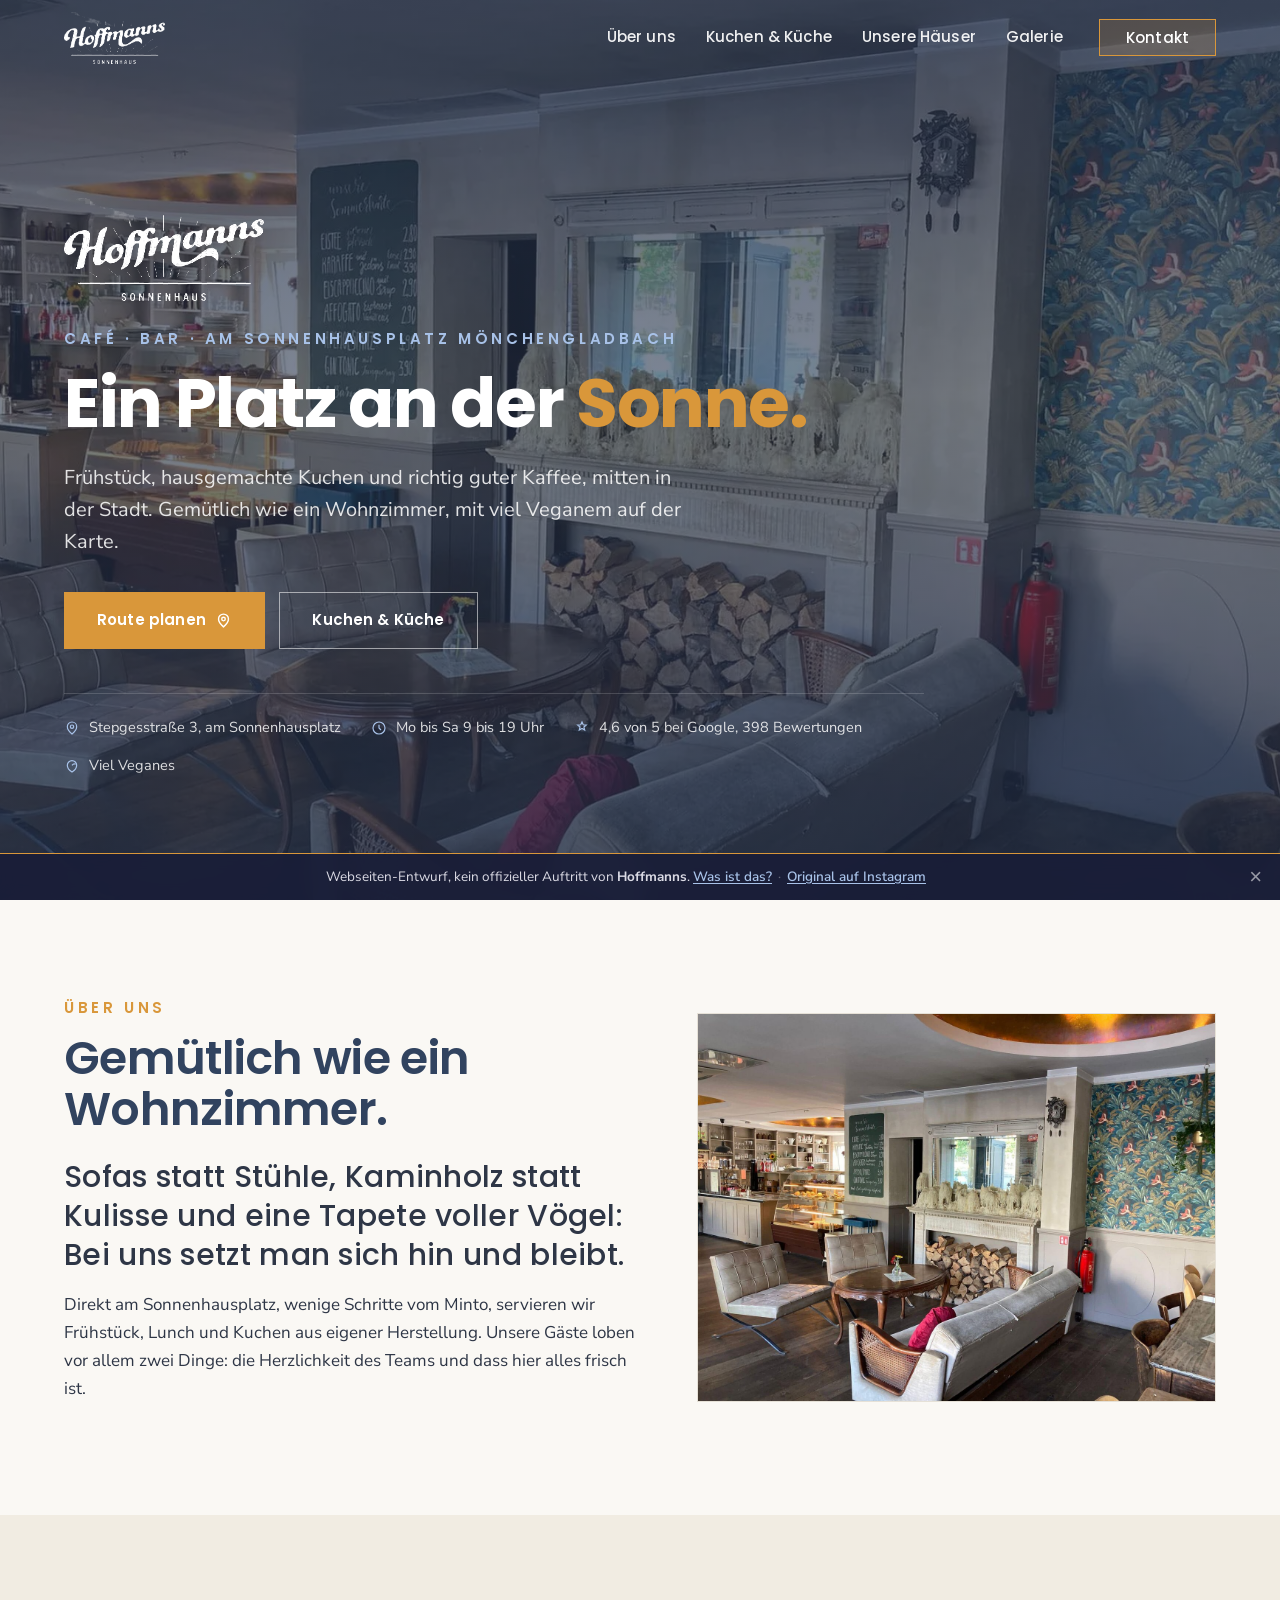
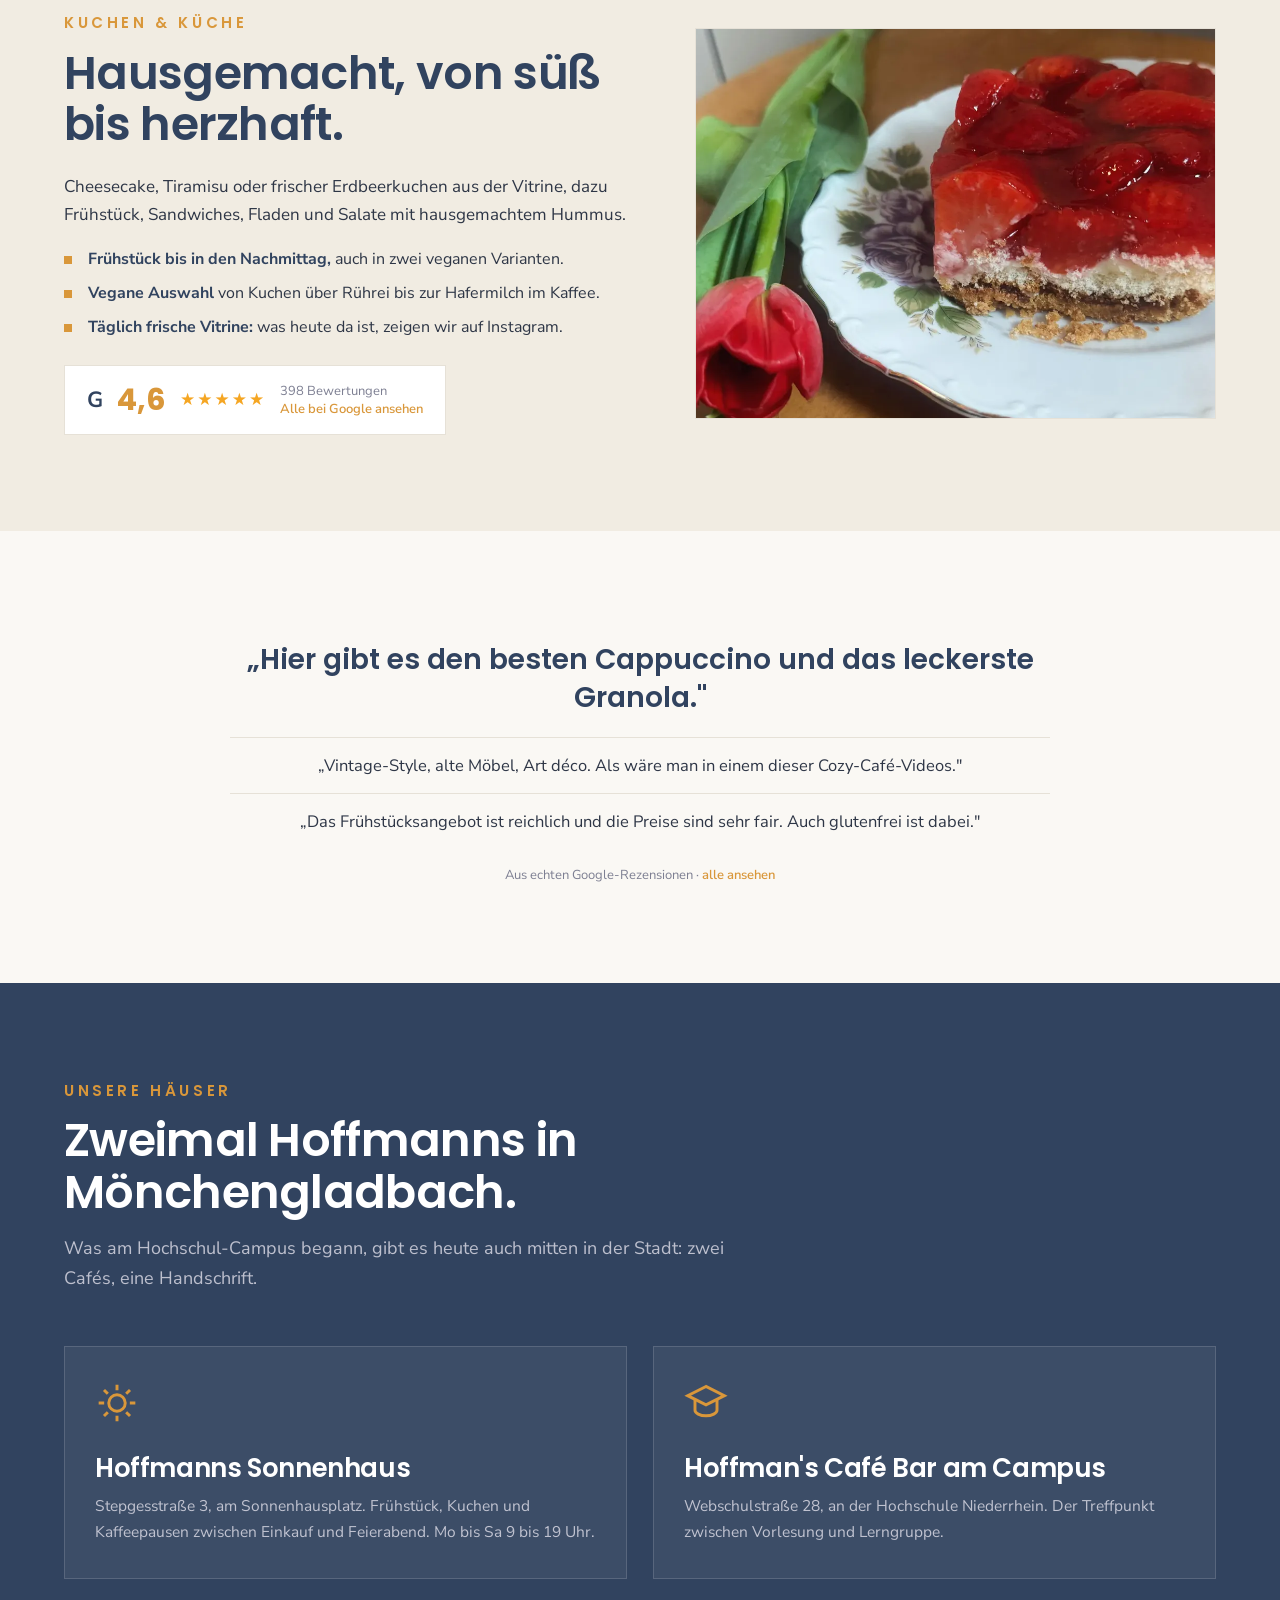
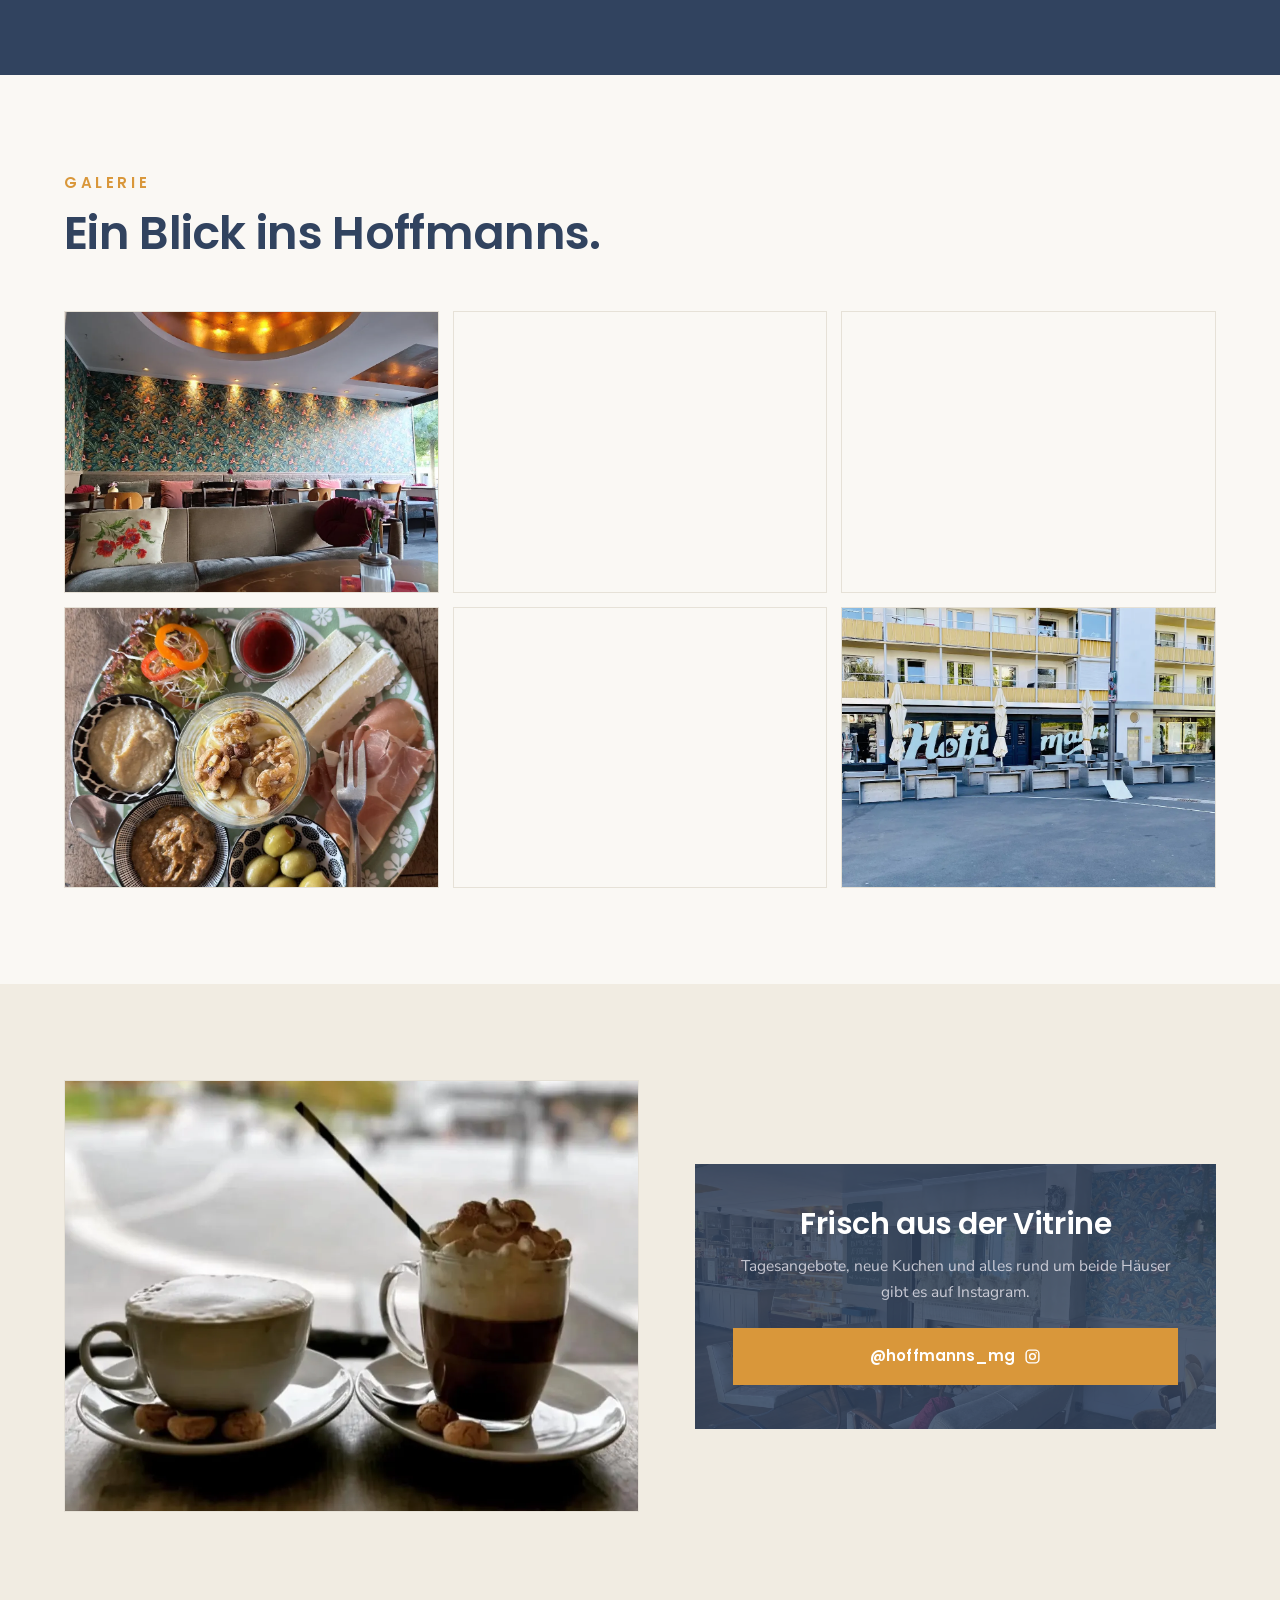
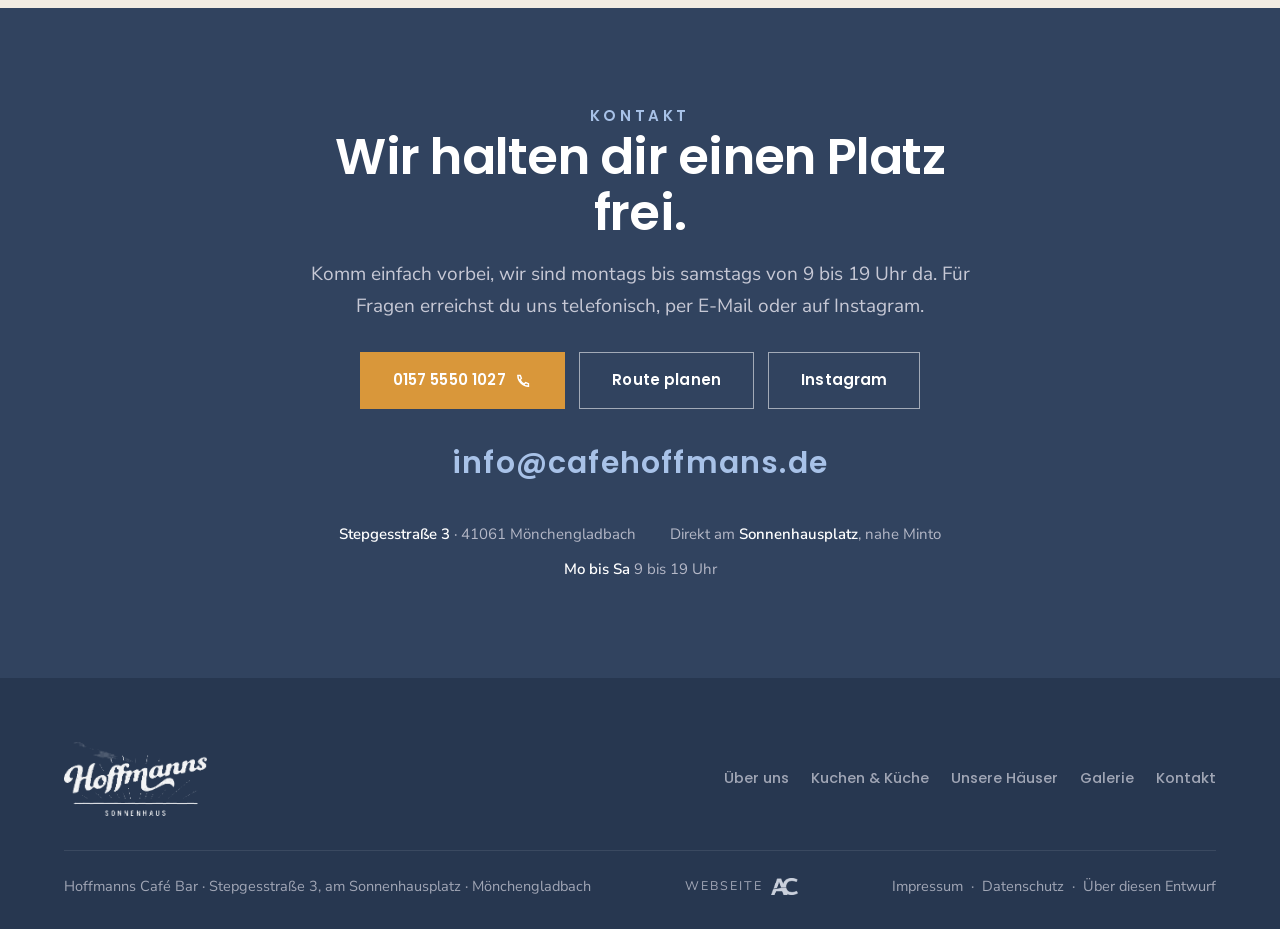
==== index.html @ 9df5793d "Hoffmanns Sonnenhaus - Webseiten-Demonstrator (CI aus Bestand: Logo-Banner, Himmelblau, Wohnzimmer-F" ====
<!doctype html>
<html lang="de">
<head>
<meta charset="utf-8">
<meta name="viewport" content="width=device-width, initial-scale=1, viewport-fit=cover">
<meta name="robots" content="noindex, nofollow">
<title>Hoffmanns Sonnenhaus | Café Bar am Sonnenhausplatz Mönchengladbach</title>
<meta name="description" content="Hoffmanns Sonnenhaus: Café und Bar am Sonnenhausplatz in Mönchengladbach. Frühstück, hausgemachte Kuchen, Sandwiches und viel Veganes. Webseiten-Entwurf.">
<meta property="og:type" content="website">
<meta property="og:locale" content="de_DE">
<meta property="og:site_name" content="Hoffmanns Sonnenhaus">
<meta property="og:title" content="Hoffmanns Sonnenhaus | Café Bar am Sonnenhausplatz Mönchengladbach">
<meta property="og:description" content="Frühstück, hausgemachte Kuchen und viel Veganes, mitten in Mönchengladbach. Mo bis Sa 9 bis 19 Uhr.">
<meta property="og:image" content="https://suak0903.github.io/hoffmanns/media/og.jpg">
<meta name="twitter:card" content="summary_large_image">
<link rel="icon" href="media/favicon.png" type="image/png">
<link rel="preload" as="image" href="media/hero-960.webp" type="image/webp" media="(max-width:700px)">
<link rel="preload" as="image" href="media/hero.webp" type="image/webp" media="(min-width:701px)">
<link rel="stylesheet" href="css/site.css?v=1">
<script type="application/ld+json">
{"@context":"https://schema.org","@type":"CafeOrCoffeeShop",
"name":"Hoffmanns Sonnenhaus","alternateName":"Hoffmanns Café Bar",
"description":"Café und Bar am Sonnenhausplatz in Mönchengladbach: Frühstück, hausgemachte Kuchen, Sandwiches, Salate und eine große vegane Auswahl. Zweites Haus am Hochschul-Campus (Webschulstraße).",
"email":"info@cafehoffmans.de",
"address":{"@type":"PostalAddress","streetAddress":"Stepgesstraße 3","postalCode":"41061","addressLocality":"Mönchengladbach","addressCountry":"DE"},
"openingHoursSpecification":[{"@type":"OpeningHoursSpecification","dayOfWeek":["Monday","Tuesday","Wednesday","Thursday","Friday","Saturday"],"opens":"09:00","closes":"19:00"}],
"sameAs":["https://www.instagram.com/hoffmanns_mg/","https://www.facebook.com/hoffmannscafebar/"],
"servesCuisine":["Frühstück","Kuchen","Café"],
"priceRange":"€€"}
</script>
</head>
<body>
<a href="#ueberuns" class="skip">Zum Inhalt springen</a>
<span id="top"></span>

<!-- #chrome:header -->
<header class="nav" id="nav">
  <div class="wrap">
    <a href="index.html#top" class="brand" aria-label="Hoffmanns Sonnenhaus Startseite">
      <img class="logo-light" src="media/logo-white.png" alt="Hoffmanns Sonnenhaus" width="329" height="170">
      <img class="logo-dark" src="media/logo-dark.png" alt="" aria-hidden="true" width="329" height="170">
    </a>
    <nav class="nav__links" aria-label="Hauptnavigation">
      <a href="index.html#ueberuns">Über uns</a>
      <a href="index.html#karte">Kuchen &amp; Küche</a>
      <a href="index.html#haeuser">Unsere Häuser</a>
      <a href="index.html#galerie">Galerie</a>
      <a href="index.html#kontakt" class="btn nav__cta">Kontakt</a>
    </nav>
    <button class="burger" id="burger" aria-label="Menü öffnen" aria-expanded="false"><span></span><span></span><span></span></button>
  </div>
</header>
<nav class="mmenu" id="mmenu" aria-label="Mobile Navigation" inert>
  <div class="mmenu__top">
    <a href="index.html#top" class="mmenu__logo" aria-label="Hoffmanns Sonnenhaus Startseite"><img src="media/logo-white.png" alt="Hoffmanns Sonnenhaus" width="329" height="170"></a>
    <button class="mmenu__x" id="mclose" aria-label="Menü schließen"></button>
  </div>
  <div class="mmenu__links">
    <a href="index.html#ueberuns"><span class="n">01</span>Über uns</a>
    <a href="index.html#karte"><span class="n">02</span>Kuchen &amp; Küche</a>
    <a href="index.html#haeuser"><span class="n">03</span>Unsere Häuser</a>
    <a href="index.html#galerie"><span class="n">04</span>Galerie</a>
    <a href="index.html#kontakt"><span class="n">05</span>Kontakt</a>
  </div>
  <div class="mmenu__foot">
    <a class="btn btn--primary" href="https://www.instagram.com/hoffmanns_mg/" target="_blank" rel="noopener">Auf Instagram folgen
      <svg viewBox="0 0 24 24" fill="none" stroke="currentColor" stroke-width="2"><rect x="3" y="3" width="18" height="18" rx="5"/><circle cx="12" cy="12" r="4"/><circle cx="17.2" cy="6.8" r="1.1" fill="currentColor" stroke="none"/></svg></a>
    <div class="mmenu__contact">
      <a href="tel:+4915755501027"><svg viewBox="0 0 24 24" fill="none" stroke="currentColor" stroke-width="1.8"><path d="M4 5c0 8 7 15 15 15v-3.5l-4-1.5-2 2a12 12 0 0 1-6-6l2-2L7.5 5H4Z"/></svg>0157 5550 1027</a>
      <a href="https://www.google.com/maps/search/?api=1&amp;query=Caf%C3%A9%20Hoffmanns%20Sonnenhaus%20Stepgesstra%C3%9Fe%203%20M%C3%B6nchengladbach" target="_blank" rel="noopener"><svg viewBox="0 0 24 24" fill="none" stroke="currentColor" stroke-width="1.8"><path d="M12 21s-7-5.7-7-11a7 7 0 1 1 14 0c0 5.3-7 11-7 11Z"/><circle cx="12" cy="10" r="2.5"/></svg>Route</a>
    </div>
    <div class="mmenu__meta">Stepgesstraße 3, am Sonnenhausplatz &middot; Mönchengladbach</div>
  </div>
</nav>
<!-- /#chrome:header -->

<!-- HERO: das eigene Interieur traegt den Auftritt -->
<section class="hero" id="hero">
  <div class="hero__bg" id="heroBg"></div>
  <div class="wrap">
    <div class="hero__inner">
      <img class="hero__logo h-anim" src="media/logo-white.png" alt="Hoffmanns Sonnenhaus" width="329" height="170" fetchpriority="high">
      <div class="eyebrow hero__eyebrow h-anim">Café &middot; Bar &middot; Am Sonnenhausplatz Mönchengladbach</div>
      <h1 class="h-anim">Ein Platz an der <em>Sonne.</em></h1>
      <p class="hero__sub h-anim">Frühstück, hausgemachte Kuchen und richtig guter Kaffee, mitten in der Stadt. Gemütlich wie ein Wohnzimmer, mit viel Veganem auf der Karte.</p>
      <div class="hero__cta h-anim">
        <a href="https://www.google.com/maps/search/?api=1&amp;query=Caf%C3%A9%20Hoffmanns%20Sonnenhaus%20Stepgesstra%C3%9Fe%203%20M%C3%B6nchengladbach" target="_blank" rel="noopener" class="btn btn--primary">Route planen
          <svg viewBox="0 0 24 24" fill="none" stroke="currentColor" stroke-width="2"><path d="M12 21s-7-5.7-7-11a7 7 0 1 1 14 0c0 5.3-7 11-7 11Z"/><circle cx="12" cy="10" r="2.5"/></svg></a>
        <a href="#karte" class="btn btn--ghost">Kuchen &amp; Küche</a>
      </div>
      <div class="ribbon h-anim">
        <span><svg viewBox="0 0 24 24" fill="none" stroke="currentColor" stroke-width="1.8"><path d="M12 21s-7-5.7-7-11a7 7 0 1 1 14 0c0 5.3-7 11-7 11Z"/><circle cx="12" cy="10" r="2.5"/></svg>Stepgesstraße 3, am Sonnenhausplatz</span>
        <span><svg viewBox="0 0 24 24" fill="none" stroke="currentColor" stroke-width="1.8"><circle cx="12" cy="12" r="9"/><path d="M12 7v5l3 3"/></svg>Mo bis Sa 9 bis 19 Uhr</span>
        <span><svg viewBox="0 0 24 24" fill="none" stroke="currentColor" stroke-width="1.8"><path d="M12 3l1.8 4.2 4.6.4-3.5 3 1.1 4.5L12 12.7 7.9 15.1 9 10.6l-3.5-3 4.6-.4L12 3Z"/></svg>4,6 von 5 bei Google, 398 Bewertungen</span>
        <span><svg viewBox="0 0 24 24" fill="none" stroke="currentColor" stroke-width="1.8"><path d="M12 21c4.5-2.5 7-6 7-10a7 7 0 0 0-14 0c0 4 2.5 7.5 7 10Z"/><path d="M12 11c1.5-2 4-2.5 5.5-1.5"/></svg>Viel Veganes</span>
      </div>
    </div>
  </div>
</section>

<!-- ÜBER UNS -->
<section class="section" id="ueberuns">
  <div class="wrap split">
    <div>
      <div class="eyebrow reveal">Über uns</div>
      <h2 class="reveal" style="font-size:clamp(30px,4.4vw,46px);color:var(--tinte);margin-top:12px">Gemütlich wie ein Wohnzimmer.</h2>
      <p class="lead reveal" style="margin-top:22px">Sofas statt Stühle, Kaminholz statt Kulisse und eine Tapete voller Vögel: Bei uns setzt man sich hin und bleibt.</p>
      <p class="reveal" style="margin-top:14px">Direkt am Sonnenhausplatz, wenige Schritte vom Minto, servieren wir Frühstück, Lunch und Kuchen aus eigener Herstellung. Unsere Gäste loben vor allem zwei Dinge: die Herzlichkeit des Teams und dass hier alles frisch ist.</p>
    </div>
    <div class="split__media reveal">
      <img src="media/interieur.jpg" alt="Das Wohnzimmer-Interieur im Hoffmanns: Sofas, Kamin und Vogeltapete" width="1400" height="1050" loading="lazy" decoding="async">
    </div>
  </div>
</section>

<!-- KUCHEN & KÜCHE -->
<section class="section section--vanille" id="karte">
  <div class="wrap insta">
    <div>
      <div class="eyebrow reveal">Kuchen &amp; Küche</div>
      <h2 class="reveal" style="font-size:clamp(30px,4.4vw,46px);color:var(--tinte);margin-top:12px">Hausgemacht, von süß bis herzhaft.</h2>
      <p class="reveal" style="margin-top:22px">Cheesecake, Tiramisu oder frischer Erdbeerkuchen aus der Vitrine, dazu Frühstück, Sandwiches, Fladen und Salate mit hausgemachtem Hummus.</p>
      <ul class="sorten reveal">
        <li><b>Frühstück bis in den Nachmittag,</b> auch in zwei veganen Varianten.</li>
        <li><b>Vegane Auswahl</b> von Kuchen über Rührei bis zur Hafermilch im Kaffee.</li>
        <li><b>Täglich frische Vitrine:</b> was heute da ist, zeigen wir auf Instagram.</li>
      </ul>
      <div class="rating reveal">
        <span class="rating__g">G</span>
        <span class="rating__num">4,6</span>
        <span class="rating__stars" aria-label="4,6 von 5 Sternen">★★★★★</span>
        <span class="rating__meta">398 Bewertungen<br><a href="https://www.google.com/maps/search/?api=1&amp;query=Caf%C3%A9%20Hoffmanns%20Sonnenhaus%20M%C3%B6nchengladbach" target="_blank" rel="noopener">Alle bei Google ansehen</a></span>
      </div>
    </div>
    <div class="split__media reveal">
      <picture><source srcset="media/kuchen.webp" type="image/webp"><img src="media/kuchen.jpg" alt="Frischer Erdbeerkuchen auf einem Vintage-Teller" width="1000" height="1346" loading="lazy" decoding="async"></picture>
    </div>
  </div>
</section>

<!-- STIMMEN -->
<section class="section" id="stimmen" aria-label="Stimmen unserer Gäste">
  <div class="wrap">
    <div class="quotes reveal">
      <blockquote class="quote quote--big">„Hier gibt es den besten Cappuccino und das leckerste Granola."</blockquote>
      <blockquote class="quote">„Vintage-Style, alte Möbel, Art déco. Als wäre man in einem dieser Cozy-Café-Videos."</blockquote>
      <blockquote class="quote">„Das Frühstücksangebot ist reichlich und die Preise sind sehr fair. Auch glutenfrei ist dabei."</blockquote>
      <p class="quotes__src">Aus echten Google-Rezensionen &middot; <a href="https://www.google.com/maps/search/?api=1&amp;query=Caf%C3%A9%20Hoffmanns%20Sonnenhaus%20M%C3%B6nchengladbach" target="_blank" rel="noopener">alle ansehen</a></p>
    </div>
  </div>
</section>

<!-- UNSERE HÄUSER -->
<section class="section section--tinte" id="haeuser">
  <div class="wrap">
    <div class="shead reveal">
      <div class="eyebrow">Unsere Häuser</div>
      <h2>Zweimal Hoffmanns in Mönchengladbach.</h2>
      <p>Was am Hochschul-Campus begann, gibt es heute auch mitten in der Stadt: zwei Cafés, eine Handschrift.</p>
    </div>
    <div class="two">
      <div class="feature reveal">
        <svg class="feature__ic" viewBox="0 0 24 24" fill="none" stroke="currentColor" stroke-width="1.6"><circle cx="12" cy="12" r="4.5"/><path d="M12 2v3M12 19v3M2 12h3M19 12h3M4.9 4.9l2.1 2.1M17 17l2.1 2.1M19.1 4.9 17 7M7 17l-2.1 2.1"/></svg>
        <h3>Hoffmanns Sonnenhaus</h3>
        <p>Stepgesstraße 3, am Sonnenhausplatz. Frühstück, Kuchen und Kaffeepausen zwischen Einkauf und Feierabend. Mo bis Sa 9 bis 19 Uhr.</p>
      </div>
      <div class="feature reveal">
        <svg class="feature__ic" viewBox="0 0 24 24" fill="none" stroke="currentColor" stroke-width="1.6"><path d="M12 3 2 8l10 5 10-5-10-5Z"/><path d="M6 10v6c0 1.5 2.7 3 6 3s6-1.5 6-3v-6"/></svg>
        <h3>Hoffman's Café Bar am Campus</h3>
        <p>Webschulstraße 28, an der Hochschule Niederrhein. Der Treffpunkt zwischen Vorlesung und Lerngruppe.</p>
      </div>
    </div>
  </div>
</section>

<!-- GALERIE -->
<section class="section" id="galerie">
  <div class="wrap">
    <div class="shead reveal">
      <div class="eyebrow">Galerie</div>
      <h2>Ein Blick ins Hoffmanns.</h2>
    </div>
    <div class="gallery">
      <picture class="g-a reveal"><source srcset="media/gastraum.webp" type="image/webp"><img src="media/gastraum.jpg" alt="Der Gastraum mit Vogeltapete und goldener Decke" width="1100" height="825" loading="lazy" decoding="async"></picture>
      <picture class="reveal"><source srcset="media/fruehstueck.webp" type="image/webp"><img src="media/fruehstueck.jpg" alt="Üppige Frühstücksplatte" width="1100" height="825" loading="lazy" decoding="async"></picture>
      <picture class="reveal"><source srcset="media/vitrine.webp" type="image/webp"><img src="media/vitrine.jpg" alt="Theke und Kuchenvitrine mit Tagesangebot" width="1100" height="825" loading="lazy" decoding="async"></picture>
      <picture class="reveal"><source srcset="media/mezze.webp" type="image/webp"><img src="media/mezze.jpg" alt="Mezze-Platte mit hausgemachtem Hummus" width="1100" height="825" loading="lazy" decoding="async"></picture>
      <picture class="reveal"><source srcset="media/etagere.webp" type="image/webp"><img src="media/etagere.jpg" alt="Frühstücks-Etagere für zwei" width="1100" height="825" loading="lazy" decoding="async"></picture>
      <picture class="reveal"><source srcset="media/sonnenhaus.webp" type="image/webp"><img src="media/sonnenhaus.jpg" alt="Das Hoffmanns am Fuß des Sonnenhauses" width="1100" height="825" loading="lazy" decoding="async"></picture>
    </div>
  </div>
</section>

<!-- INSTAGRAM / KAFFEEPAUSE -->
<section class="section section--vanille" id="insta">
  <div class="wrap insta">
    <div class="split__media reveal">
      <picture><source srcset="media/kaffee.webp" type="image/webp"><img src="media/kaffee.jpg" alt="Kaffeespezialitäten auf dem Tisch vor dem Café" width="1000" height="1232" loading="lazy" decoding="async"></picture>
    </div>
    <div class="insta__card reveal">
      <h3>Frisch aus der Vitrine</h3>
      <p>Tagesangebote, neue Kuchen und alles rund um beide Häuser gibt es auf Instagram.</p>
      <a href="https://www.instagram.com/hoffmanns_mg/" target="_blank" rel="noopener" class="btn btn--primary">@hoffmanns_mg
        <svg viewBox="0 0 24 24" fill="none" stroke="currentColor" stroke-width="2"><rect x="3" y="3" width="18" height="18" rx="5"/><circle cx="12" cy="12" r="4"/><circle cx="17.2" cy="6.8" r="1.1" fill="currentColor" stroke="none"/></svg></a>
    </div>
  </div>
</section>

<!-- KONTAKT -->
<section class="section section--tinte" id="kontakt">
  <div class="wrap cta">
    <div class="eyebrow reveal" style="color:var(--orange)">Kontakt</div>
    <h2 class="reveal">Wir halten dir einen Platz frei.</h2>
    <p class="reveal">Komm einfach vorbei, wir sind montags bis samstags von 9 bis 19 Uhr da. Für Fragen erreichst du uns telefonisch, per E-Mail oder auf Instagram.</p>
    <div class="cta__row reveal">
      <a href="tel:+4915755501027" class="btn btn--primary">0157 5550 1027
        <svg viewBox="0 0 24 24" fill="none" stroke="currentColor" stroke-width="2"><path d="M4 5c0 8 7 15 15 15v-3.5l-4-1.5-2 2a12 12 0 0 1-6-6l2-2L7.5 5H4Z"/></svg></a>
      <a href="https://www.google.com/maps/search/?api=1&amp;query=Caf%C3%A9%20Hoffmanns%20Sonnenhaus%20Stepgesstra%C3%9Fe%203%20M%C3%B6nchengladbach" target="_blank" rel="noopener" class="btn btn--ghost">Route planen</a>
      <a href="https://www.instagram.com/hoffmanns_mg/" target="_blank" rel="noopener" class="btn btn--ghost">Instagram</a>
    </div>
    <a class="cta__mail reveal" href="mailto:info@cafehoffmans.de">info@cafehoffmans.de</a>
    <div class="cta__meta reveal">
      <span><b>Stepgesstraße 3</b> &middot; 41061 Mönchengladbach</span>
      <span>Direkt am <b>Sonnenhausplatz</b>, nahe Minto</span>
      <span><b>Mo bis Sa</b> 9 bis 19 Uhr</span>
    </div>
  </div>
</section>

<!-- #chrome:footer -->
<footer class="foot">
  <div class="wrap">
    <div class="foot__top">
      <a href="index.html#top" aria-label="Hoffmanns Sonnenhaus Startseite"><img class="foot__brandimg" src="media/logo-white.png" alt="Hoffmanns Sonnenhaus" width="329" height="170" loading="lazy" decoding="async"></a>
      <nav class="foot__nav" aria-label="Footer">
        <a href="index.html#ueberuns">Über uns</a><a href="index.html#karte">Kuchen &amp; Küche</a>
        <a href="index.html#haeuser">Unsere Häuser</a><a href="index.html#galerie">Galerie</a><a href="index.html#kontakt">Kontakt</a>
      </nav>
    </div>
    <div class="foot__bottom">
      <span>Hoffmanns Café Bar &middot; Stepgesstraße 3, am Sonnenhausplatz &middot; Mönchengladbach</span>
      <a class="foot__credit" href="https://akyol.de" target="_blank" rel="noopener" aria-label="Webseite erstellt von Dr.-Ing. Suat Akyol, akyol.de">Webseite <img class="logo-mono" src="media/ac-logo-mono.png" alt="AC" width="306" height="195" style="height:17px;width:auto" loading="lazy" decoding="async"><img class="logo-color" src="media/ac-logo.png" alt="" aria-hidden="true" width="306" height="195" style="height:17px;width:auto" loading="lazy" decoding="async"></a>
      <span><a href="impressum.html">Impressum</a> &nbsp;&middot;&nbsp; <a href="datenschutz.html">Datenschutz</a> &nbsp;&middot;&nbsp; <a href="hinweise.html">Über diesen Entwurf</a></span>
    </div>
  </div>
</footer>
<!-- /#chrome:footer -->

<!-- Lightbox -->
<div class="lb" id="lb" aria-hidden="true">
  <img id="lbImg" src="" alt="">
  <button class="lb__close" id="lbClose" aria-label="Schließen">&times;</button>
  <button class="lb__nav prev" id="lbPrev" aria-label="Vorheriges Bild">&#8249;</button>
  <button class="lb__nav next" id="lbNext" aria-label="Nächstes Bild">&#8250;</button>
</div>

<!-- #chrome:demobar -->
<div class="demobar" id="demobar">
  <span>Webseiten-Entwurf, kein offizieller Auftritt von <b>Hoffmanns</b>. <a href="hinweise.html">Was ist das?</a> <span class="demobar__sep">&middot;</span> <a href="https://www.instagram.com/hoffmanns_mg/" target="_blank" rel="noopener">Original auf Instagram</a></span>
  <button id="demoClose" aria-label="Hinweis schließen">&times;</button>
</div>
<!-- /#chrome:demobar -->

<script src="js/site.js?v=1"></script>
</body>
</html>
---- css/site.css ----
/* =========================================================================
   Hoffmanns Sonnenhaus - Webseiten-Demonstrator
   Vanilla CSS. Farben aus dem Markenauftritt: Himmelblau #8AA6D5 (Logo-Banner),
   Tiefblau, Honig-Amber (warmes Licht im Laden). Poppins + Nunito Sans self-hosted.
   ========================================================================= */

@font-face{font-family:'Poppins';src:url('../font/Poppins-500.woff2') format('woff2');font-weight:500;font-style:normal;font-display:swap}
@font-face{font-family:'Poppins';src:url('../font/Poppins-600.woff2') format('woff2');font-weight:600;font-style:normal;font-display:swap}
@font-face{font-family:'Poppins';src:url('../font/Poppins-700.woff2') format('woff2');font-weight:700;font-style:normal;font-display:swap}
@font-face{font-family:'Nunito Sans';src:url('../font/NunitoSans-400.woff2') format('woff2');font-weight:400;font-style:normal;font-display:swap}
@font-face{font-family:'Nunito Sans';src:url('../font/NunitoSans-600.woff2') format('woff2');font-weight:600;font-style:normal;font-display:swap}
@font-face{font-family:'Nunito Sans';src:url('../font/NunitoSans-700.woff2') format('woff2');font-weight:700;font-style:normal;font-display:swap}

:root{
  --tinte:#31435f;      /* Tiefblau: dunkle Sektionen, Footer, Headings */
  --night:#273750;      /* Footer / noch dunkler */
  --blau:#8AA6D5;       /* Himmelblau aus dem Logo-Banner */
  --koralle:#d9973a;    /* AKZENT Honig-Amber (warmes Licht im Laden): CTA, Eyebrow */
  --koralle-d:#c18229;  /* Akzent dunkler (Hover) */
  --orange:#a8c2e8;     /* helles Himmelblau: Eyebrows/Icons auf dunkel */
  --papier:#faf8f4;     /* Grund-BG hell */
  --vanille:#f1ece2;    /* Sektions-BG hell-warm */
  --ink:#2e3646;        /* Fliesstext auf hell */
  --muted:#7d7f92;      /* gedaempft */
  --line:#e6e1d7;       /* Haarlinie */
  --white:#fff;
  --wrap:1200px;
  --ease:cubic-bezier(.22,1,.36,1);
  --nav-h:76px;
}

*,*::before,*::after{box-sizing:border-box}
html{-webkit-text-size-adjust:100%;scroll-behavior:smooth;overflow-x:clip}
html,*{-webkit-tap-highlight-color:transparent}
body{
  margin:0;background:var(--papier);color:var(--ink);
  font-family:'Nunito Sans',system-ui,-apple-system,Segoe UI,sans-serif;
  font-size:17px;line-height:1.65;font-weight:400;
  -webkit-font-smoothing:antialiased;text-rendering:optimizeLegibility;
  overflow-x:clip;overflow-wrap:break-word;
}
::selection{background:rgba(217,151,58,.25)}::-moz-selection{background:rgba(217,151,58,.25)}
img{max-width:100%;height:auto;display:block}
a{color:inherit;text-decoration:none}
h1,h2,h3{font-family:'Poppins',system-ui,sans-serif;font-weight:600;line-height:1.12;letter-spacing:-.015em;margin:0}
p{margin:0 0 1rem}
.wrap{width:100%;max-width:var(--wrap);margin:0 auto;padding:0 24px}
.section{padding:96px 0}
.eyebrow{font-family:'Poppins';font-weight:600;font-size:15px;letter-spacing:.24em;text-transform:uppercase;color:var(--koralle)}
.dot{color:var(--koralle)}
.sr-only{position:absolute;width:1px;height:1px;padding:0;margin:-1px;overflow:hidden;clip:rect(0,0,0,0);border:0}
.skip{position:absolute;left:-9999px;top:0;background:var(--tinte);color:#fff;padding:10px 16px;z-index:200}
.skip:focus{left:12px;top:12px}

/* ---- Buttons ---- */
.btn{display:inline-flex;align-items:center;gap:.6rem;font-family:'Poppins';font-weight:600;font-size:15px;
  letter-spacing:.01em;padding:15px 32px;border:1px solid transparent;cursor:pointer;
  transition:background .25s var(--ease),border-color .25s var(--ease),color .25s var(--ease)}
.btn--primary{background:var(--koralle);color:#fff}
.btn--primary:hover{background:var(--koralle-d)}
.btn--ghost{background:transparent;border-color:rgba(255,255,255,.55);color:#fff}
.btn--ghost:hover{background:rgba(255,255,255,.14);border-color:#fff}
.btn svg{width:17px;height:17px;flex:none}

/* ---- Navigation (sticky statt fixed: mobile Browserleiste, Petra-Learning) ---- */
.nav{position:sticky;top:0;left:0;right:0;z-index:140;height:var(--nav-h);display:flex;align-items:center;
  margin-bottom:calc(-1 * var(--nav-h));
  transition:background .3s var(--ease),box-shadow .3s var(--ease),border-color .3s var(--ease);
  border-bottom:1px solid transparent}
.nav.menu-open{position:fixed;top:0;left:0;right:0;margin-bottom:0}
.nav .wrap{display:flex;align-items:center;justify-content:space-between}
.brand{display:inline-flex;align-items:center;gap:12px;transition:transform .28s var(--ease);transform-origin:center center}
.brand:hover{transform:scale(1.05)}
.brand img{height:52px;width:auto;display:block;transition:opacity .3s var(--ease)}
.brand .logo-dark{display:none}
.brand__word{font-family:'Poppins';font-weight:700;font-size:21px;letter-spacing:.12em;text-transform:uppercase;color:#fff;transition:color .3s var(--ease)}
.nav__links{display:flex;align-items:center;gap:30px}
.nav__links a{font-family:'Poppins';font-size:15px;font-weight:500;letter-spacing:.01em;color:rgba(255,255,255,.92);position:relative;padding:4px 0}
.nav__links a::after{content:"";position:absolute;left:0;right:100%;bottom:-2px;height:2px;background:var(--koralle);transition:right .3s var(--ease)}
.nav__links a:hover::after,.nav__links a.active::after{right:0}
.nav__cta{margin-left:6px}
/* Nav-CTA-Padding-Trap: Spezifitaet hoch, Unterstrich aus */
.nav__links a.nav__cta{padding:10px 26px;line-height:1;border:1px solid var(--koralle);color:#fff;background:rgba(217,151,58,.18)}
.nav__links a.nav__cta:hover{background:var(--koralle)}
.nav__links a.nav__cta::after{display:none}
/* solid: bei Scroll ODER auf Subpages ohne Hero */
.nav.scrolled,body.sub .nav{background:var(--papier);border-bottom-color:var(--line);box-shadow:0 1px 0 rgba(0,0,0,.02)}
.nav.scrolled .brand__word,body.sub .nav .brand__word{color:var(--tinte)}
.nav.scrolled .brand .logo-light,body.sub .nav .brand .logo-light{display:none}
.nav.scrolled .brand .logo-dark,body.sub .nav .brand .logo-dark{display:block}
.nav.scrolled .nav__links a,body.sub .nav .nav__links a{color:var(--ink)}
.nav.scrolled .nav__links a.nav__cta,body.sub .nav .nav__links a.nav__cta{background:var(--koralle);color:#fff;border-color:transparent}
.nav.scrolled .nav__links a.nav__cta:hover,body.sub .nav .nav__links a.nav__cta:hover{background:var(--koralle-d)}
/* Menue offen: Header-Leiste blendet aus (Logo + X leben im Panel) */
.nav.menu-open{opacity:0;visibility:hidden;pointer-events:none;transition:opacity .25s var(--ease),visibility .25s}
.nav.scrolled .burger span,body.sub .nav .burger span{background:var(--tinte)}
.burger{display:none;width:44px;height:44px;background:none;border:0;cursor:pointer;flex-direction:column;justify-content:center;gap:5px;padding:0}
.burger span{display:block;height:2px;width:24px;background:#fff;margin:0 auto;transition:background .3s var(--ease)}

/* ---- Mobile menu: Vollglas-Panel von rechts, Header weg, Logo+X im Panel ---- */
.mmenu{position:fixed;inset:0;z-index:145;
  background:rgba(26,30,56,.87);backdrop-filter:blur(22px) saturate(140%);-webkit-backdrop-filter:blur(22px) saturate(140%);
  display:flex;flex-direction:column;padding:18px 28px 28px;
  transform:translateX(100%);transition:transform .42s var(--ease);
  height:100lvh;overflow-y:auto;overscroll-behavior:contain}
.mmenu.open{transform:translateX(0)}
.mmenu__top{display:flex;align-items:center;justify-content:space-between;min-height:calc(var(--nav-h) - 18px);flex:none}
.mmenu__logo img{height:56px;width:auto;display:block}
.mmenu__x{position:relative;width:44px;height:44px;background:none;border:0;cursor:pointer;flex:none;transition:transform .3s var(--ease)}
.mmenu__x::before,.mmenu__x::after{content:"";position:absolute;left:11px;right:11px;top:21px;height:2px;background:#fff;border-radius:2px;transition:background .2s var(--ease)}
.mmenu__x::before{transform:rotate(45deg)}
.mmenu__x::after{transform:rotate(-45deg)}
.mmenu__x:hover{transform:rotate(90deg)}
.mmenu__x:hover::before,.mmenu__x:hover::after{background:var(--koralle)}
.mmenu__links{display:flex;flex-direction:column;flex:1;justify-content:center;padding:10px 0}
.mmenu__links a{position:relative;display:flex;align-items:baseline;gap:16px;font-family:'Poppins';font-weight:600;letter-spacing:-.01em;
  font-size:clamp(25px,6.8vw,31px);color:rgba(255,255,255,.9);
  padding:14px 0;border-bottom:1px solid rgba(255,255,255,.1);
  transition:color .25s var(--ease),padding-left .25s var(--ease)}
.mmenu__links a .n{font-family:'Nunito Sans';font-size:12px;font-weight:700;letter-spacing:.08em;color:var(--orange);flex:none;transform:translateY(-5px);transition:color .25s var(--ease)}
.mmenu__links a:hover,.mmenu__links a:focus-visible,.mmenu__links a.active{color:#fff;padding-left:12px}
.mmenu__links a:hover .n,.mmenu__links a.active .n{color:var(--koralle)}
.mmenu__links a:last-child{border-bottom:0}
.mmenu.open .mmenu__links a{animation:mIn .5s var(--ease) both}
.mmenu.open .mmenu__links a:nth-child(1){animation-delay:.10s}
.mmenu.open .mmenu__links a:nth-child(2){animation-delay:.16s}
.mmenu.open .mmenu__links a:nth-child(3){animation-delay:.22s}
.mmenu.open .mmenu__links a:nth-child(4){animation-delay:.28s}
.mmenu.open .mmenu__links a:nth-child(5){animation-delay:.34s}
.mmenu.open .mmenu__links a:nth-child(6){animation-delay:.40s}
@keyframes mIn{from{opacity:0;transform:translateX(20px)}to{opacity:1;transform:none}}
.mmenu__foot{flex:none;padding-top:22px;border-top:1px solid rgba(255,255,255,.12)}
.mmenu__foot .btn{width:100%;justify-content:center}
.mmenu__contact{display:grid;grid-template-columns:1fr 1fr;gap:10px;margin-top:14px}
.mmenu__contact a{display:inline-flex;align-items:center;justify-content:center;gap:8px;color:rgba(255,255,255,.85);font-size:14px;font-weight:500;
  border:1px solid rgba(255,255,255,.2);padding:10px 15px;transition:background .2s var(--ease),border-color .2s var(--ease),color .2s var(--ease)}
.mmenu__contact a:hover{background:rgba(255,255,255,.1);border-color:#fff;color:#fff}
.mmenu__contact a svg{width:16px;height:16px;color:var(--orange);flex:none}
.mmenu__meta{margin-top:16px;color:rgba(255,255,255,.5);font-size:13px}

/* ---- Hero: das originale Spray-Bild traegt die Marke ---- */
.hero{position:relative;min-height:100svh;display:flex;align-items:center;overflow:hidden;background:var(--tinte)}
.hero__bg{position:absolute;top:-16%;left:0;right:0;height:132%;z-index:0;background-size:cover;background-position:center;will-change:transform;backface-visibility:hidden;
  background-image:url('../media/hero.webp')}
@media(max-width:700px){.hero__bg{background-image:url('../media/hero-960.webp')}}
.hero__bg::after{content:"";position:absolute;inset:0;
  background:linear-gradient(180deg,rgba(35,48,72,.8) 0%,rgba(40,53,78,.6) 45%,rgba(29,40,61,.9) 100%)}
.hero .wrap{position:relative;z-index:1;padding-top:var(--nav-h)}
.hero__inner{max-width:860px}
.hero__logo{width:clamp(150px,20vw,200px);height:auto;margin-bottom:26px;filter:drop-shadow(0 4px 24px rgba(0,0,0,.35))}
.hero h1{color:#fff;font-size:clamp(38px,6.2vw,68px);font-weight:700;letter-spacing:-.02em;margin:14px 0 0}
.hero h1 em{font-style:normal;color:var(--koralle)}
.hero__sub{color:rgba(255,255,255,.86);font-size:clamp(17px,2.1vw,20px);max-width:640px;margin:20px 0 0;line-height:1.6}
.hero__cta{display:flex;flex-wrap:wrap;gap:14px;margin-top:34px}
.hero__eyebrow{color:var(--orange)}
/* Kontakt-Ribbon unter Hero-Text */
.ribbon{position:relative;z-index:1;margin-top:44px;display:flex;flex-wrap:wrap;gap:14px 30px;
  padding-top:22px;border-top:1px solid rgba(255,255,255,.16)}
.ribbon span{display:inline-flex;align-items:center;gap:9px;color:rgba(255,255,255,.84);font-size:14.5px;font-weight:500}
.ribbon svg{width:16px;height:16px;color:var(--orange);flex:none}
.ribbon__track{display:flex;flex-wrap:wrap;gap:14px 30px}
@media(max-width:700px){
  .ribbon{flex-wrap:nowrap;overflow:hidden;touch-action:pan-y;
    -webkit-mask-image:linear-gradient(90deg,transparent,#000 7%,#000 93%,transparent);
            mask-image:linear-gradient(90deg,transparent,#000 7%,#000 93%,transparent)}
  .ribbon__track{flex-wrap:nowrap;gap:0;will-change:transform}
  .ribbon__track span{flex:none;padding-right:30px}
}

/* ---- generische Sektionsbausteine ---- */
.section--vanille{background:var(--vanille)}
.section--tinte{background:var(--tinte);color:#eceaf3}
.shead{max-width:680px;margin:0 0 52px}
.shead.center{margin-left:auto;margin-right:auto;text-align:center}
.shead h2{font-size:clamp(30px,4.4vw,46px);margin-top:12px;color:var(--tinte)}
.section--tinte .shead h2{color:#fff}
.shead p{color:var(--muted);font-size:18px;margin-top:16px}
.section--tinte .shead p{color:rgba(236,234,243,.75)}

/* Intro / Split */
.split{display:grid;grid-template-columns:1.05fr .95fr;gap:60px;align-items:center}
.split>*{min-width:0}
.split__media{position:relative;border:1px solid var(--line);overflow:hidden}
.split__media img{width:100%;height:100%;object-fit:cover;aspect-ratio:4/3}
.split__media .stamp{position:absolute;right:18px;bottom:18px;width:96px;height:96px;transform:rotate(-12deg);filter:drop-shadow(0 3px 10px rgba(0,0,0,.18))}
.lead{font-family:'Poppins';font-size:clamp(24px,2.8vw,30px);font-weight:500;line-height:1.3;color:var(--tinte);text-transform:none;letter-spacing:.01em}
.split p{color:var(--ink)}
.split .muted{color:var(--muted);font-size:16px}

/* Feature-Karten */
.features{display:grid;grid-template-columns:repeat(3,1fr);gap:26px}
.feature{background:var(--white);border:1px solid var(--line);padding:34px 30px;
  transition:border-color .3s var(--ease)}
.feature:hover{border-color:var(--koralle)}
.feature__ic{width:44px;height:44px;color:var(--koralle);margin-bottom:20px}
.feature h3{font-size:26px;color:var(--tinte);margin-bottom:10px}
.feature p{color:var(--muted);font-size:15.5px;margin:0}
/* Karten auf dunkler Sektion */
.section--tinte .feature{background:rgba(255,255,255,.05);border-color:rgba(255,255,255,.14)}
.section--tinte .feature:hover{border-color:var(--koralle)}
.section--tinte .feature h3{color:#fff}
.section--tinte .feature p{color:rgba(236,234,243,.75)}
.feature--hochzeit{background:var(--koralle);border-color:var(--koralle)}
.feature--hochzeit h3,.section--tinte .feature--hochzeit h3{color:#fff}
.feature--hochzeit p,.section--tinte .feature--hochzeit p{color:rgba(255,255,255,.92)}
.feature--hochzeit .feature__ic{color:#fff}
.feature--hochzeit:hover{border-color:#fff}

/* Laden-Bilderreihe (3 Fotos, Lightbox) */
.gallery{display:grid;grid-template-columns:repeat(3,1fr);gap:14px}
.gallery picture{display:block;overflow:hidden;border:1px solid var(--line);position:relative;cursor:pointer}
.gallery img{width:100%;height:100%;object-fit:cover;aspect-ratio:4/3;display:block;transition:filter .4s var(--ease)}
.gallery picture::after{content:"";position:absolute;inset:0;background:var(--tinte);opacity:0;transition:opacity .4s var(--ease);pointer-events:none}
.gallery picture:hover img{filter:saturate(1.06)}
.gallery picture:hover::after{opacity:.08}
.gallery--two{grid-template-columns:1fr 1fr}
.catering__img{display:block;margin:0 0 26px;border:1px solid rgba(255,255,255,.14)}
.catering__img img{width:100%;height:auto;max-height:520px;object-fit:cover}
@media(max-width:820px){.gallery,.gallery--two{grid-template-columns:1fr}.gallery img{aspect-ratio:16/10}}

/* Sortiment / Instagram-Block */
.insta{display:grid;grid-template-columns:1.05fr .95fr;gap:56px;align-items:center}
.insta>*{min-width:0}
.insta__card{background:var(--tinte);color:#eceaf3;padding:44px 38px;text-align:center;position:relative;overflow:hidden}
.insta__card::before{content:"";position:absolute;inset:0;background:url('../media/hero.webp') center/cover;opacity:.16}
.insta__card>*{position:relative}
.insta__card h3{color:#fff;font-size:30px}
.insta__card p{color:rgba(236,234,243,.8);font-size:15.5px;margin:12px 0 24px}
.insta__card .btn{width:100%;justify-content:center}
.rating{display:inline-flex;align-items:center;gap:14px;background:var(--white);border:1px solid var(--line);padding:16px 22px;margin-top:26px}
.rating__g{font-family:'Nunito Sans';font-weight:700;font-size:22px;color:var(--tinte)}
.rating__num{font-family:'Poppins';font-weight:700;font-size:30px;color:var(--koralle);line-height:1}
.rating__stars{color:#f5a623;font-size:17px;letter-spacing:2px}
.rating__meta{color:var(--muted);font-size:13px;text-align:left;line-height:1.4}
.rating__meta a{color:var(--koralle);font-weight:600}
.sorten{list-style:none;margin:18px 0 0;padding:0;display:grid;gap:10px}
.sorten li{position:relative;padding-left:24px;font-size:16px;color:var(--ink);line-height:1.5}
.sorten li::before{content:"";position:absolute;left:0;top:9px;width:8px;height:8px;background:var(--koralle)}
.sorten li b{color:var(--tinte)}

/* Kontakt / CTA */
.cta{text-align:center;max-width:720px;margin:0 auto}
.cta h2{font-size:clamp(30px,4.8vw,50px);color:#fff}
.cta p{color:rgba(236,234,243,.8);font-size:19px;margin:18px 0 30px}
.cta__row{display:flex;flex-wrap:wrap;gap:14px;justify-content:center}
.cta__mail{display:inline-flex;align-items:center;gap:10px;color:var(--orange);font-family:'Poppins';font-weight:600;font-size:clamp(22px,3vw,30px);letter-spacing:.04em;margin-top:30px}
.cta__meta{display:flex;flex-wrap:wrap;gap:10px 34px;justify-content:center;margin-top:34px;color:rgba(236,234,243,.7);font-size:15px}
.cta__meta b{color:#fff;font-weight:600}

/* Footer */
.foot{background:var(--night);color:rgba(236,234,243,.62);padding:64px 0 30px;font-size:14.5px}
.foot__top{display:flex;flex-wrap:wrap;justify-content:space-between;gap:30px;padding-bottom:34px;border-bottom:1px solid rgba(255,255,255,.09)}
.foot__brandimg{height:74px;width:auto;opacity:.95}
.foot__nav{display:flex;flex-wrap:wrap;gap:22px;align-items:center}
.foot__nav a{font-family:'Poppins';font-size:14.5px}
.foot__nav a:hover{color:var(--orange)}
.foot__bottom{display:flex;flex-wrap:wrap;justify-content:space-between;gap:12px;padding-top:24px;align-items:center}
.foot__bottom a:hover{color:var(--orange)}
.foot__credit{display:inline-flex;align-items:center;gap:8px;font-size:12.5px;letter-spacing:.16em;text-transform:uppercase;color:rgba(236,234,243,.62)}
.foot__credit img{height:17px;width:auto;display:block}
.foot__credit .logo-mono{opacity:.85}
.foot__credit .logo-color{display:none}
.foot__credit:hover .logo-mono{display:none}
.foot__credit:hover .logo-color{display:block}
@media(max-width:700px){
  .foot__top{flex-direction:column;align-items:center;text-align:center}
  .foot__nav{justify-content:center}
  .foot__bottom{flex-direction:column;align-items:center;gap:14px}
}

/* Reveal-on-scroll */
.reveal{opacity:0;transform:translateY(22px);transition:opacity .7s var(--ease),transform .7s var(--ease)}
.reveal.in{opacity:1;transform:none}

/* Hero-Eingang: frech-energisch (Street-Charakter), gestaffelt; H1 nur transform (LCP) */
@keyframes heroUp{from{opacity:0;transform:translateY(22px)}to{opacity:1;transform:none}}
@keyframes heroRise{from{transform:translateY(28px)}to{transform:none}}
.hero .h-anim{animation:heroUp .65s var(--ease) both}
.hero h1.h-anim{animation:heroRise .8s var(--ease) both}
.hero .hero__logo.h-anim{animation-delay:.04s}
.hero .hero__eyebrow.h-anim{animation-delay:.08s}
.hero h1.h-anim{animation-delay:.14s}
.hero .hero__sub.h-anim{animation-delay:.28s}
.hero .hero__cta.h-anim{animation-delay:.40s}
.hero .ribbon.h-anim{animation-delay:.52s}

/* ---- Responsive ---- */
@media(max-width:1023px){
  .nav__links{display:none}
  .burger{display:flex}
  .split,.insta{grid-template-columns:1fr;gap:36px}
  .split__media{order:-1}
  .features{grid-template-columns:1fr}
  .section{padding:64px 0}
}
@media(max-width:560px){
  body{font-size:16px}
  .section{padding:52px 0}
  .wrap{padding:0 20px}
  .hero__cta .btn,.cta__row .btn{width:100%;justify-content:center}
  .shead{margin-bottom:36px}
  .hero h1{font-size:clamp(32px,9.5vw,42px)}
}
@media(prefers-reduced-motion:reduce){
  *,*::before,*::after{animation:none!important;transition:none!important;scroll-behavior:auto!important}
  .reveal{opacity:1;transform:none}
  .hero__bg{transform:none!important}
}
@media (hover:none),(pointer:coarse){
  .brand:hover{transform:none}
  .feature:hover{border-color:var(--line)}
}

/* ---- Lightbox ---- */
.lb{position:fixed;inset:0;z-index:200;background:rgba(20,23,44,.94);display:none;align-items:center;justify-content:center;padding:24px}
.lb.open{display:flex}
.lb img{max-width:92vw;max-height:86vh;object-fit:contain;border:1px solid rgba(255,255,255,.12);box-shadow:0 20px 60px rgba(0,0,0,.5)}
.lb__close,.lb__nav{position:absolute;background:rgba(255,255,255,.1);border:0;color:#fff;cursor:pointer;
  width:48px;height:48px;font-size:26px;line-height:1;display:flex;align-items:center;justify-content:center;transition:background .2s var(--ease)}
.lb__close:hover,.lb__nav:hover{background:rgba(255,255,255,.24)}
.lb__close{top:20px;right:20px}
.lb__nav.prev{left:20px;top:50%;transform:translateY(-50%)}
.lb__nav.next{right:20px;top:50%;transform:translateY(-50%)}
@media(max-width:560px){.lb__nav{width:42px;height:42px;bottom:24px;top:auto;transform:none}.lb__nav.prev{left:24px}.lb__nav.next{right:24px}}

/* ---- Demo-Leiste ---- */
.demobar{position:fixed;bottom:0;left:0;right:0;z-index:120;background:rgba(26,30,56,.92);backdrop-filter:blur(8px);color:rgba(236,234,243,.92);
  display:flex;align-items:center;justify-content:center;gap:16px;padding:12px 46px 12px 18px;font-size:13.5px;text-align:center;
  border-top:1px solid var(--koralle);transform:translateY(100%);animation:demoin .5s .9s var(--ease) forwards}
@keyframes demoin{to{transform:none}}
.demobar a{color:var(--orange);text-decoration:underline;text-underline-offset:2px;font-weight:600}
.demobar__sep{color:rgba(255,255,255,.32);margin:0 3px;text-decoration:none}
.demobar button{position:absolute;right:12px;background:none;border:0;color:rgba(255,255,255,.55);font-size:22px;line-height:1;cursor:pointer}
.demobar.hide{display:none}
@media(prefers-reduced-motion:reduce){.demobar{animation:none;transform:none}}

/* ---- Subpage / Hinweise ---- */
.subhero{background:var(--tinte);color:#fff;padding:calc(var(--nav-h) + 66px) 0 66px;position:relative;overflow:hidden}
.subhero::before{content:"";position:absolute;inset:0;background:url('../media/hero.webp') center/cover;opacity:.12}
.subhero .wrap{position:relative}
.subhero .eyebrow{color:var(--orange)}
.subhero h1{font-size:clamp(34px,5.6vw,56px);color:#fff;margin-top:16px}
.subhero h1 .dot{color:var(--koralle)}
.subhero p{color:rgba(236,234,243,.84);max-width:660px;margin-top:18px;font-size:19px}
.crumb{font-size:13.5px;color:rgba(236,234,243,.55);letter-spacing:.02em}
.crumb a:hover{color:var(--orange)}
.note-box{background:var(--vanille);border-left:3px solid var(--koralle);padding:22px 26px;font-size:15.5px;color:var(--ink)}
.note-box b{color:var(--tinte)}
.two{display:grid;grid-template-columns:1fr 1fr;gap:26px}
.card{border:1px solid var(--line);background:var(--white);padding:30px 28px}
.card h3{font-size:24px;color:var(--tinte);margin-bottom:16px}
.chk{list-style:none;margin:0;padding:0}
.chk li{display:flex;gap:12px;padding:10px 0;border-top:1px solid var(--line);font-size:15.5px;color:var(--ink);line-height:1.45}
.chk li:first-child{border-top:0;padding-top:0}
.chk svg{width:20px;height:20px;flex:none;margin-top:1px}
.chk .ok{color:#5f8a50}.chk .todo{color:var(--orange)}
.ctable-wrap{overflow-x:auto;border:1px solid var(--line);background:var(--white)}
.ctable{width:100%;border-collapse:collapse;font-size:15px;min-width:520px}
.ctable th,.ctable td{text-align:left;padding:14px 16px;border-bottom:1px solid var(--line)}
.ctable tr:last-child td{border-bottom:0}
.ctable thead th{font-family:'Nunito Sans';font-weight:700;font-size:12px;letter-spacing:.09em;text-transform:uppercase;color:var(--muted);background:var(--vanille)}
.ctable .col-c{text-align:center;width:120px}
.ctable td.no{color:#b0503f}.ctable td.yes{color:#5f8a50;font-weight:600}

/* Referenz-Riege */
.refs{display:flex;flex-wrap:wrap;gap:20px;justify-content:center}
.ref{flex:1 1 300px;max-width:360px;border:1px solid var(--line);background:var(--white);overflow:hidden;display:flex;flex-direction:column}
.ref__shot{display:block;width:100%;aspect-ratio:16/10;object-fit:cover;object-position:top center;
  border-bottom:1px solid var(--line);background:var(--vanille);transition:filter .45s var(--ease)}
.ref:hover .ref__shot{filter:saturate(1.05) brightness(1.02)}
.ref__body{padding:22px 24px;display:flex;flex-direction:column;flex:1}
.ref h4{font-family:'Poppins';font-size:19px;color:var(--tinte);margin:0 0 8px}
.ref p{color:var(--muted);font-size:14.5px;margin:0 0 16px;flex:1}
.ref a{color:var(--koralle);font-weight:600;font-size:14.5px;display:inline-flex;align-items:center;gap:6px}
.ref a svg{width:15px;height:15px}
.ref__extra{margin-top:16px;padding-top:15px;border-top:1px solid var(--line)}
.ref__extra .lbl{font-size:10.5px;font-weight:700;letter-spacing:.13em;text-transform:uppercase;color:var(--muted);margin-bottom:9px}
.ref__extra a{display:flex;font-size:13.5px;color:var(--ink);font-weight:500;padding:4px 0;gap:6px}
.ref__extra a:hover{color:var(--koralle)}
.ref__extra a svg{width:14px;height:14px;flex:none;color:var(--koralle);margin-top:2px}
.metrics{display:grid;grid-template-columns:repeat(3,1fr);gap:20px;margin:0 0 40px}
.metric{border:1px solid var(--line);background:var(--white);padding:26px 24px;text-align:center}
.metric .big{font-family:'Poppins';font-weight:700;font-size:clamp(30px,4.4vw,42px);color:var(--koralle);line-height:1}
.metric .lbl{color:var(--muted);font-size:13.5px;margin-top:11px;line-height:1.45}
@media(max-width:720px){.metrics{grid-template-columns:1fr;gap:14px}}

/* Implementierungs-Skala */
.scale{margin-top:30px}
.scale__caps{display:flex;justify-content:space-between;gap:16px;margin-bottom:58px;font-size:12px;color:var(--muted);line-height:1.42}
.scale__caps b{color:var(--tinte);font-family:'Nunito Sans';font-weight:700}
.scale__caps span{flex:1}
.scale__caps .mid{text-align:center}
.scale__caps .end{text-align:right}
.scale__track{position:relative;height:10px;background:var(--vanille);border:1px solid var(--line)}
.scale__fill{position:absolute;left:0;top:0;bottom:0;background:linear-gradient(90deg,var(--orange),var(--koralle))}
.scale__mk{position:absolute;top:50%}
.scale__mk i{position:absolute;left:0;top:0;transform:translate(-50%,-50%);width:16px;height:16px;border-radius:50%;border:3px solid var(--papier)}
.scale__mk--now i{background:var(--tinte);box-shadow:0 0 0 1px var(--tinte)}
.scale__mk--rec i{background:var(--koralle);box-shadow:0 0 0 1px var(--koralle)}
.scale__lab{position:absolute;left:0;transform:translateX(-50%);white-space:nowrap;font-family:'Nunito Sans';font-weight:600;font-size:12.5px;padding:5px 11px}
.scale__mk--now .scale__lab{top:16px;background:var(--tinte);color:#fff}
.scale__mk--now .scale__lab::before{content:"";position:absolute;left:50%;top:-4px;transform:translateX(-50%) rotate(45deg);width:8px;height:8px;background:var(--tinte)}
.scale__mk--rec .scale__lab{bottom:16px;background:var(--koralle);color:#fff}
.scale__mk--rec .scale__lab::after{content:"";position:absolute;left:50%;bottom:-4px;transform:translateX(-50%) rotate(45deg);width:8px;height:8px;background:var(--koralle)}
.scale__nums{display:flex;justify-content:space-between;margin-top:12px;font-size:11px;color:var(--muted)}
.scale__why{list-style:none;margin:30px 0 0;padding:0;display:grid;gap:10px;max-width:760px}
.scale__why li{position:relative;padding-left:22px;font-size:15px;color:var(--ink);line-height:1.5}
.scale__why li::before{content:"";position:absolute;left:0;top:9px;width:7px;height:7px;background:var(--koralle)}
@media(max-width:560px){.scale__lab{font-size:11.5px;padding:4px 9px}.scale__caps{font-size:11px}}

.why{display:grid;grid-template-columns:1fr 1fr;gap:22px;margin-top:8px}
.why .card{padding:28px 26px}
.why .card .ic{width:30px;height:30px;color:var(--koralle);margin-bottom:14px}
.why .card p{color:var(--muted);font-size:15px;margin:0}
@media(max-width:720px){.why{grid-template-columns:1fr}}
.prose{max-width:680px}
.prose h2{color:var(--tinte);margin:34px 0 12px;font-size:clamp(26px,3.4vw,34px)}
.prose h2:first-child{margin-top:0}
.prose a{color:var(--koralle);font-weight:600}
/* Design-System-Swatches */
.ds{display:flex;flex-wrap:wrap;gap:14px;margin:18px 0 8px}
.ds .sw{flex:1 1 130px;max-width:170px;border:1px solid var(--line);background:var(--white)}
.ds .sw i{display:block;height:64px}
.ds .sw span{display:block;padding:9px 12px;font-size:12.5px;color:var(--muted);line-height:1.4}
.ds .sw b{display:block;color:var(--tinte);font-size:13px}
@media(max-width:820px){.two{grid-template-columns:1fr}}

/* Mini-ToC im Subhero der Hinweisseite */
.toc{display:grid;grid-template-columns:repeat(3,1fr);gap:10px;margin-top:30px;max-width:760px}
.toc a{display:flex;align-items:center;gap:9px;border:1px solid rgba(255,255,255,.25);color:rgba(255,255,255,.9);
  padding:10px 14px;font-size:14px;font-weight:500;transition:background .2s var(--ease),border-color .2s var(--ease)}
.toc a span{font-family:'Poppins';font-weight:700;font-size:12.5px;letter-spacing:.06em;color:var(--orange)}
.toc a:hover{background:rgba(255,255,255,.1);border-color:#fff}
@media(max-width:700px){.toc{grid-template-columns:1fr 1fr}}
@media(max-width:430px){.toc{grid-template-columns:1fr}}

/* Gaeste-Stimmen: eine grosse + kompakte Zitat-Zeilen (echte Google-Rezensionen) */
.quotes{max-width:820px;margin:0 auto;text-align:center}
.quote{margin:0;padding:14px 0;font-family:'Nunito Sans';font-size:16.5px;color:var(--ink);border-top:1px solid var(--line)}
.quote--big{font-family:'Poppins';font-weight:600;font-size:clamp(21px,3vw,28px);line-height:1.35;color:var(--tinte);border-top:0;padding-bottom:20px}
.quotes__src{margin:16px 0 0;font-size:13px;color:var(--muted)}
.quotes__src a{color:var(--koralle);font-weight:600}
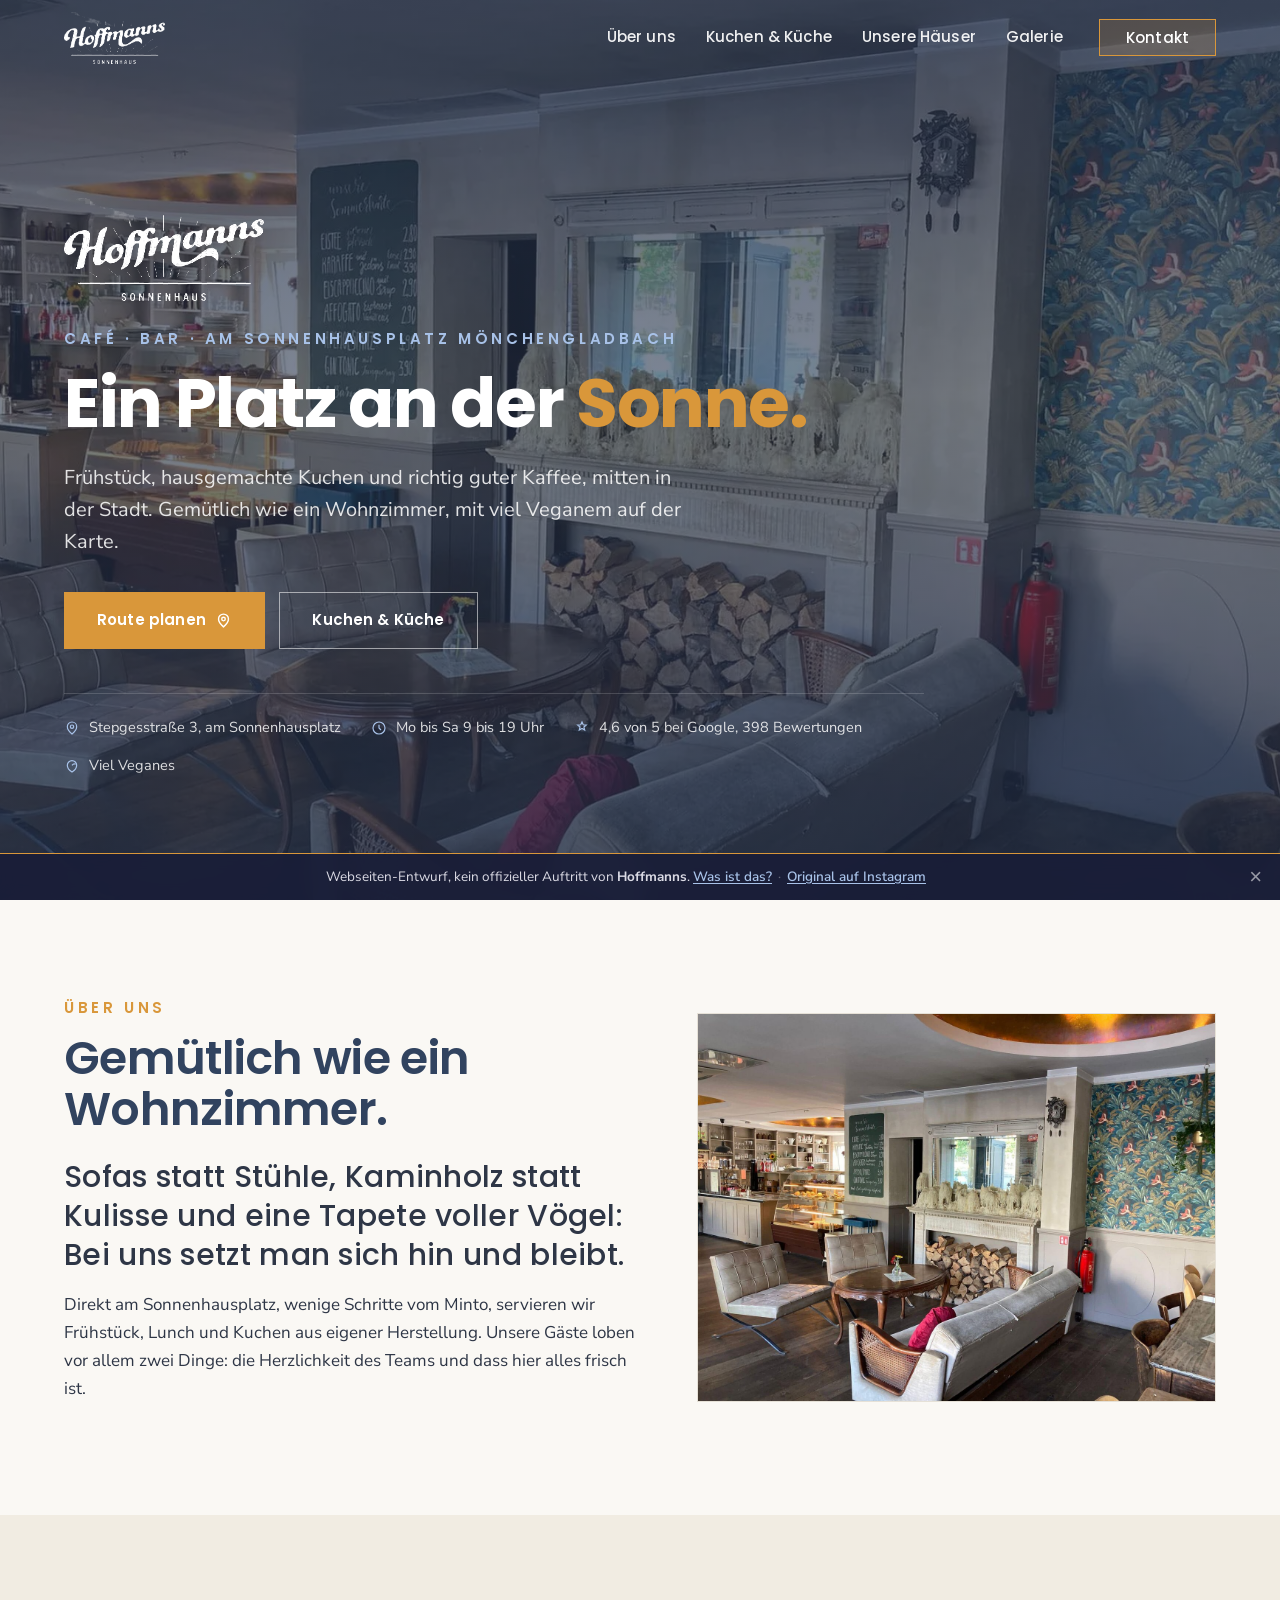
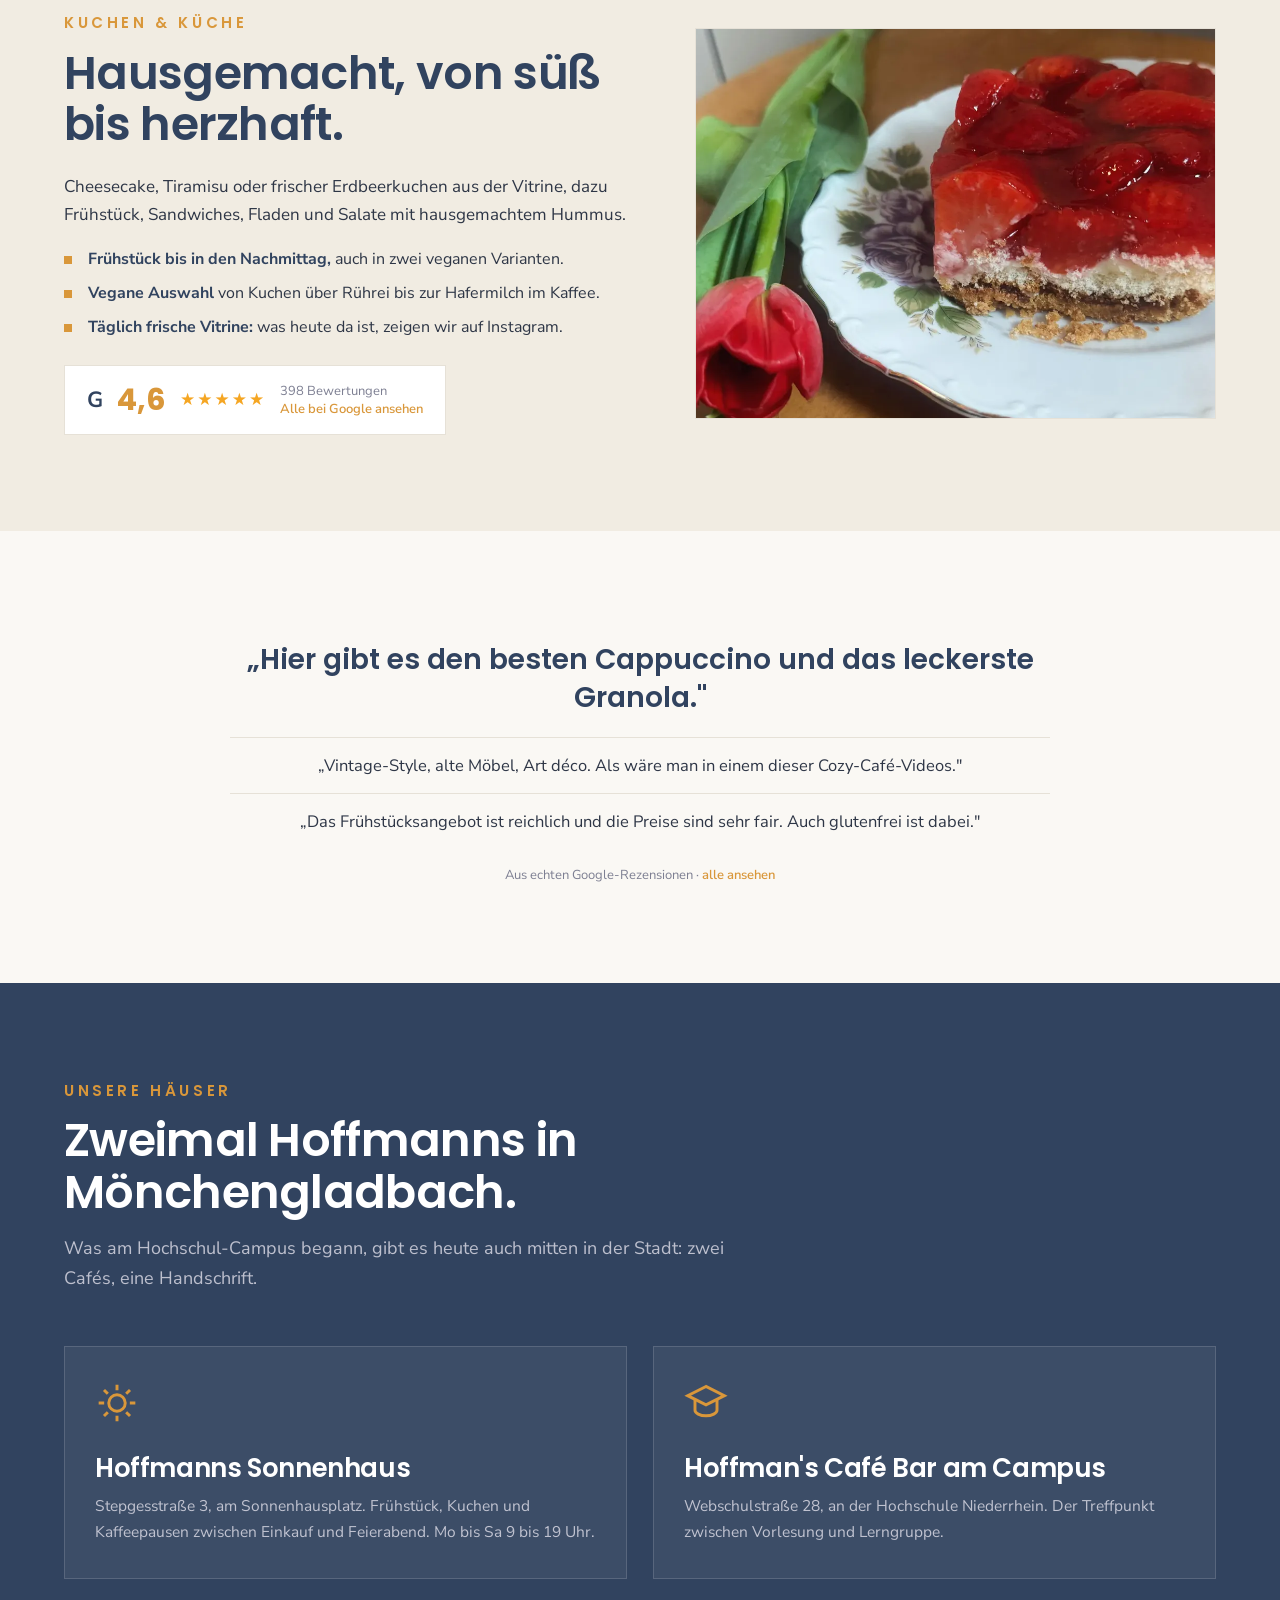
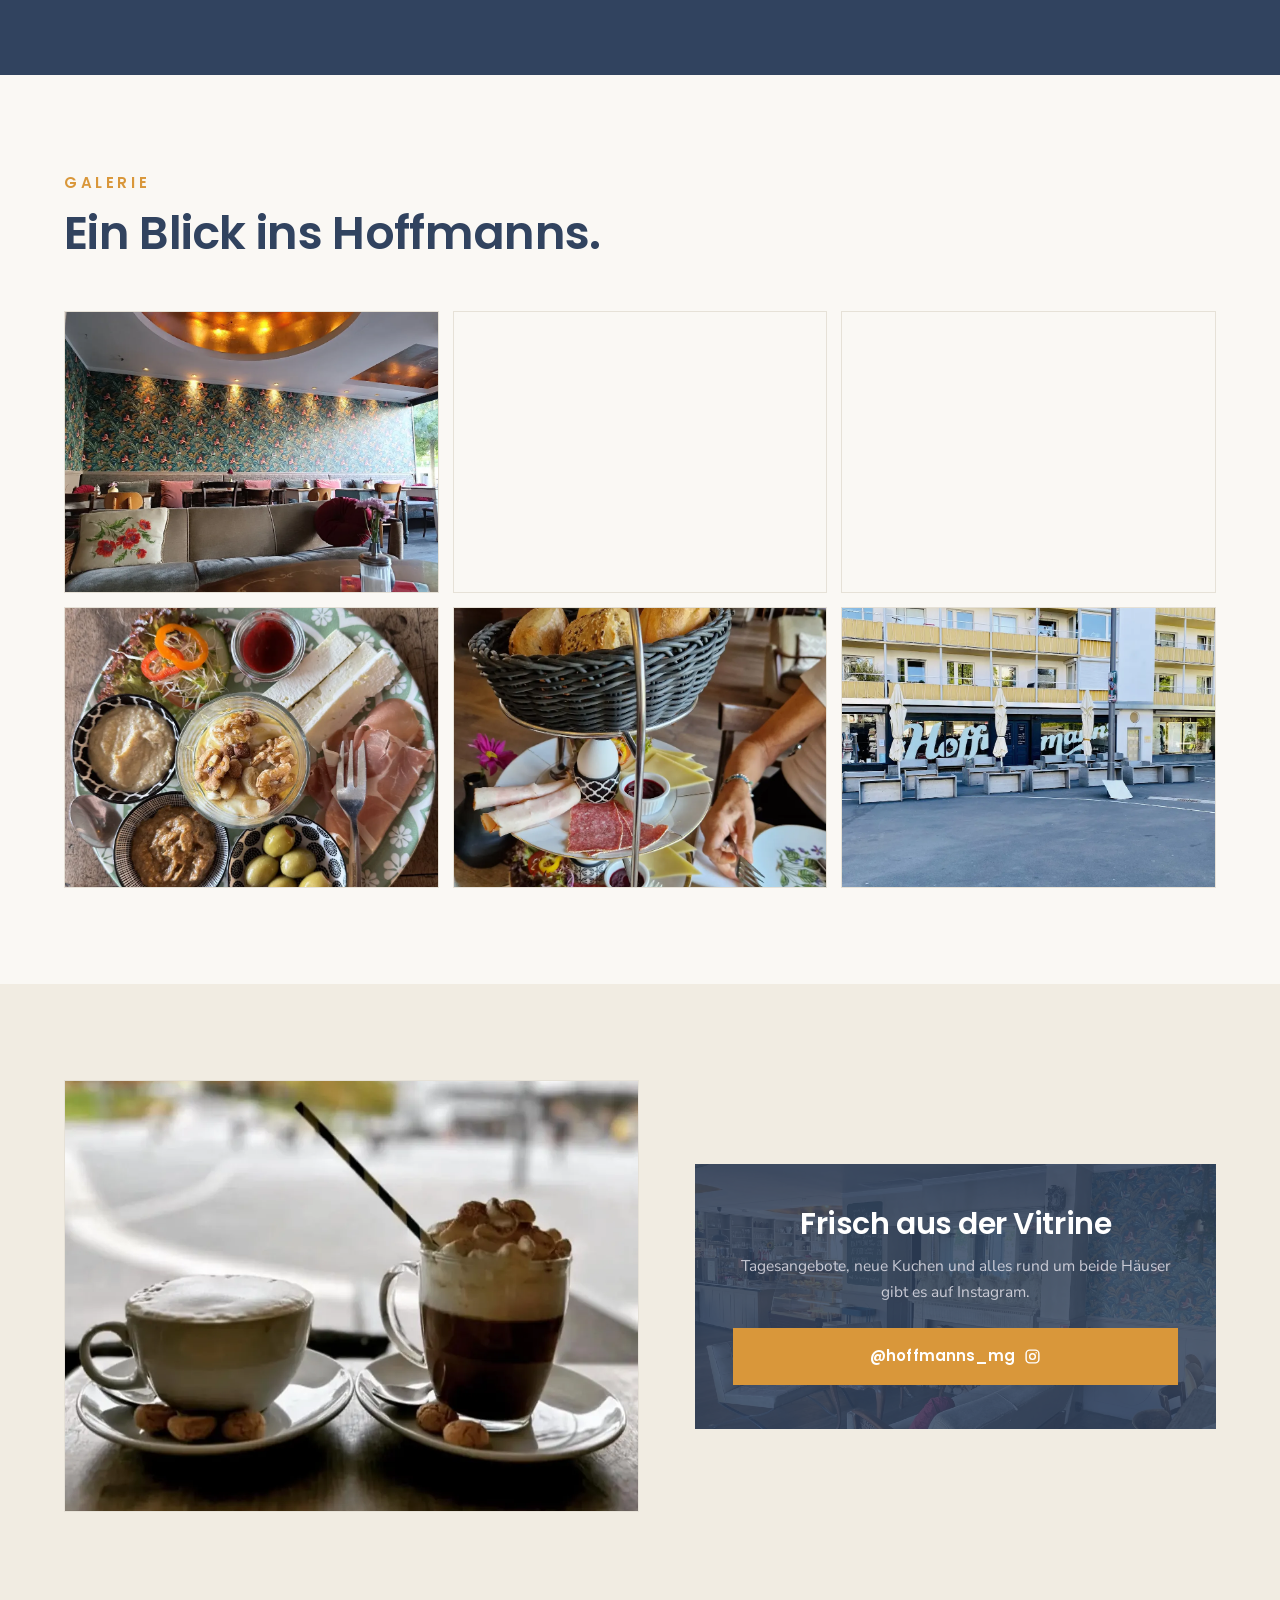
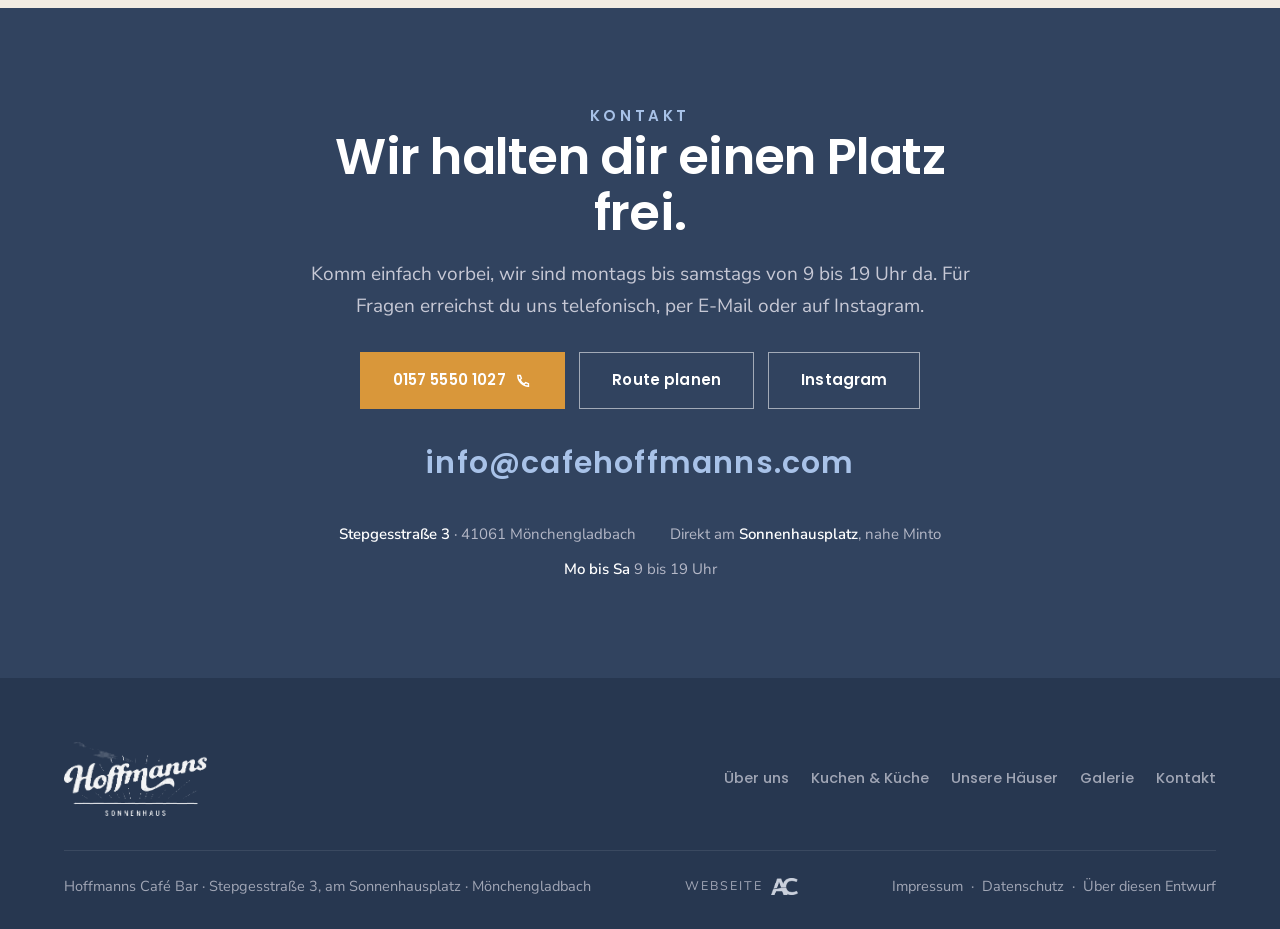
==== commit a59588a7: "Mail-Adresse korrigiert: info@cafehoffmanns.com (Ein-n-Tippfehler stammte von deren Platzhalterseite" ====
--- a/index.html
+++ b/index.html
@@ -21,7 +21,7 @@
 {"@context":"https://schema.org","@type":"CafeOrCoffeeShop",
 "name":"Hoffmanns Sonnenhaus","alternateName":"Hoffmanns Café Bar",
 "description":"Café und Bar am Sonnenhausplatz in Mönchengladbach: Frühstück, hausgemachte Kuchen, Sandwiches, Salate und eine große vegane Auswahl. Zweites Haus am Hochschul-Campus (Webschulstraße).",
-"email":"info@cafehoffmans.de",
+"email":"info@cafehoffmanns.com",
 "address":{"@type":"PostalAddress","streetAddress":"Stepgesstraße 3","postalCode":"41061","addressLocality":"Mönchengladbach","addressCountry":"DE"},
 "openingHoursSpecification":[{"@type":"OpeningHoursSpecification","dayOfWeek":["Monday","Tuesday","Wednesday","Thursday","Friday","Saturday"],"opens":"09:00","closes":"19:00"}],
 "sameAs":["https://www.instagram.com/hoffmanns_mg/","https://www.facebook.com/hoffmannscafebar/"],
@@ -218,7 +218,7 @@
       <a href="https://www.google.com/maps/search/?api=1&amp;query=Caf%C3%A9%20Hoffmanns%20Sonnenhaus%20Stepgesstra%C3%9Fe%203%20M%C3%B6nchengladbach" target="_blank" rel="noopener" class="btn btn--ghost">Route planen</a>
       <a href="https://www.instagram.com/hoffmanns_mg/" target="_blank" rel="noopener" class="btn btn--ghost">Instagram</a>
     </div>
-    <a class="cta__mail reveal" href="mailto:info@cafehoffmans.de">info@cafehoffmans.de</a>
+    <a class="cta__mail reveal" href="mailto:info@cafehoffmanns.com">info@cafehoffmanns.com</a>
     <div class="cta__meta reveal">
       <span><b>Stepgesstraße 3</b> &middot; 41061 Mönchengladbach</span>
       <span>Direkt am <b>Sonnenhausplatz</b>, nahe Minto</span>
